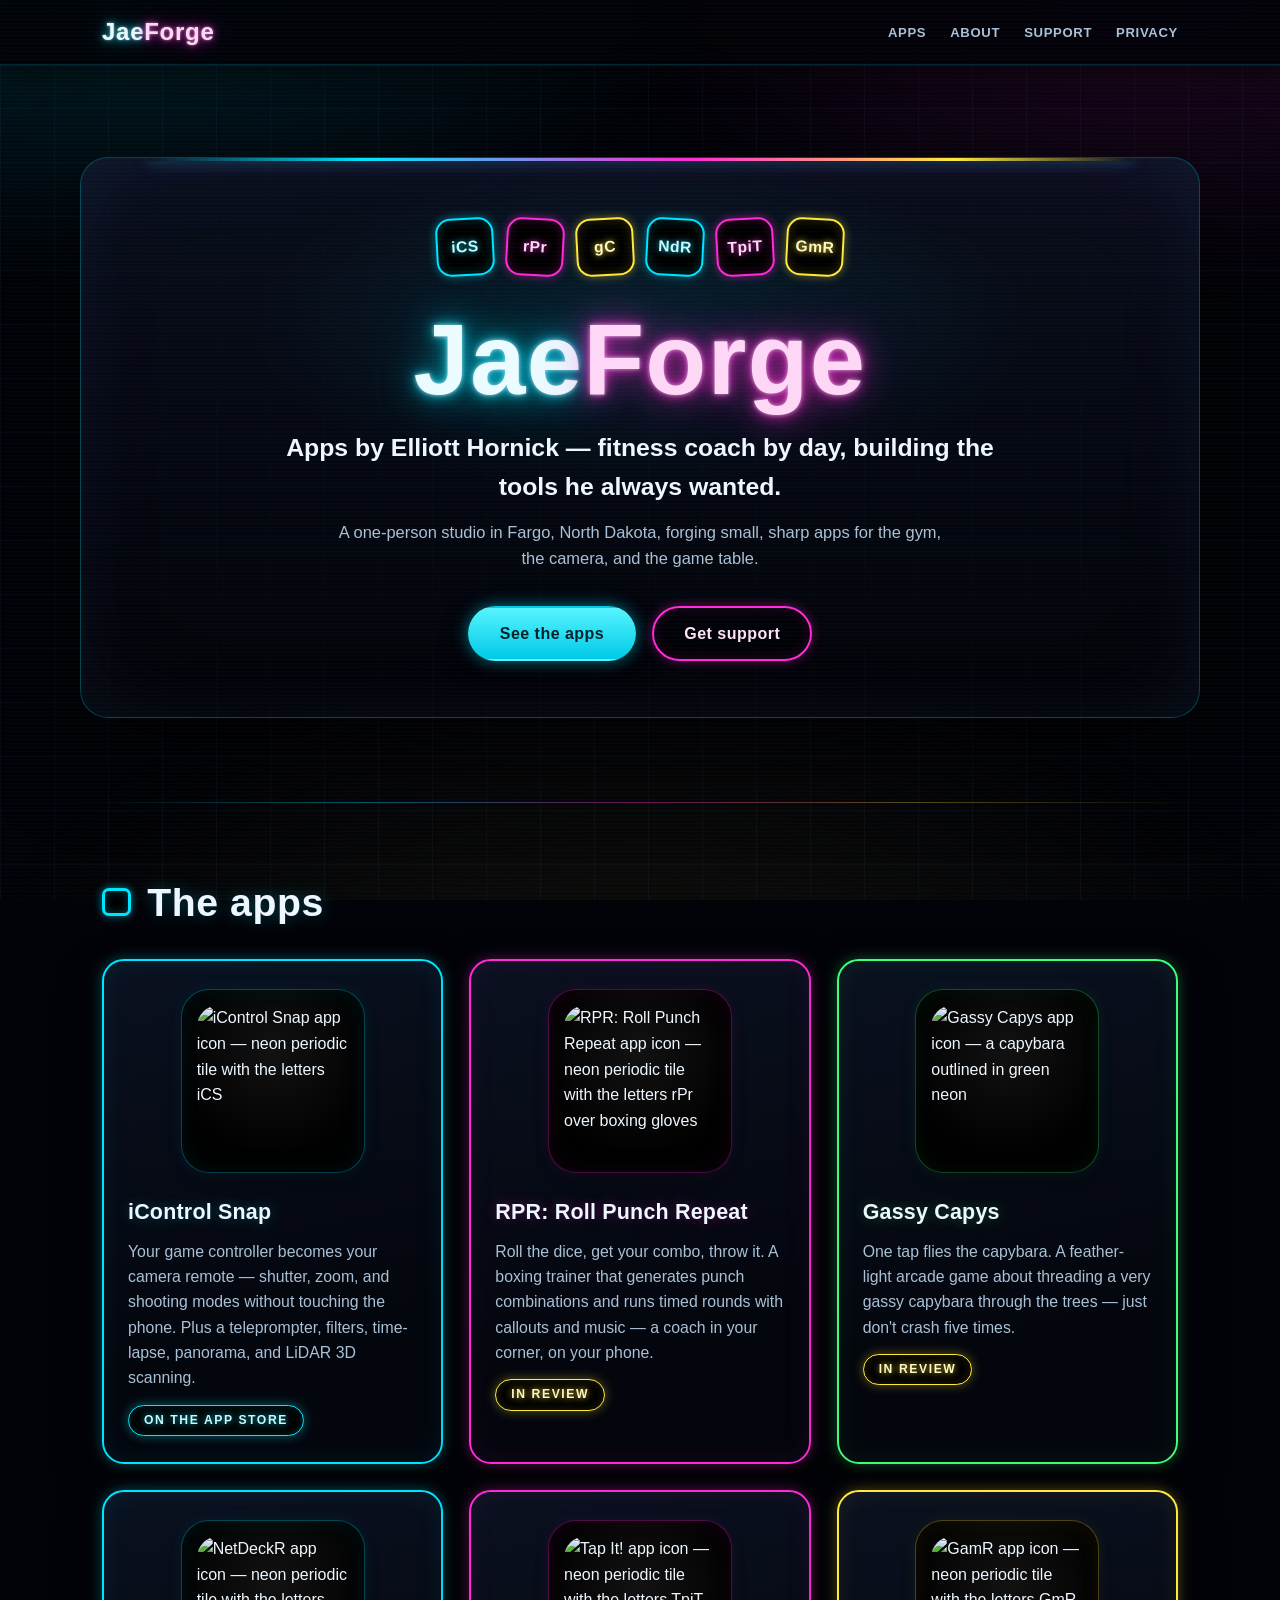
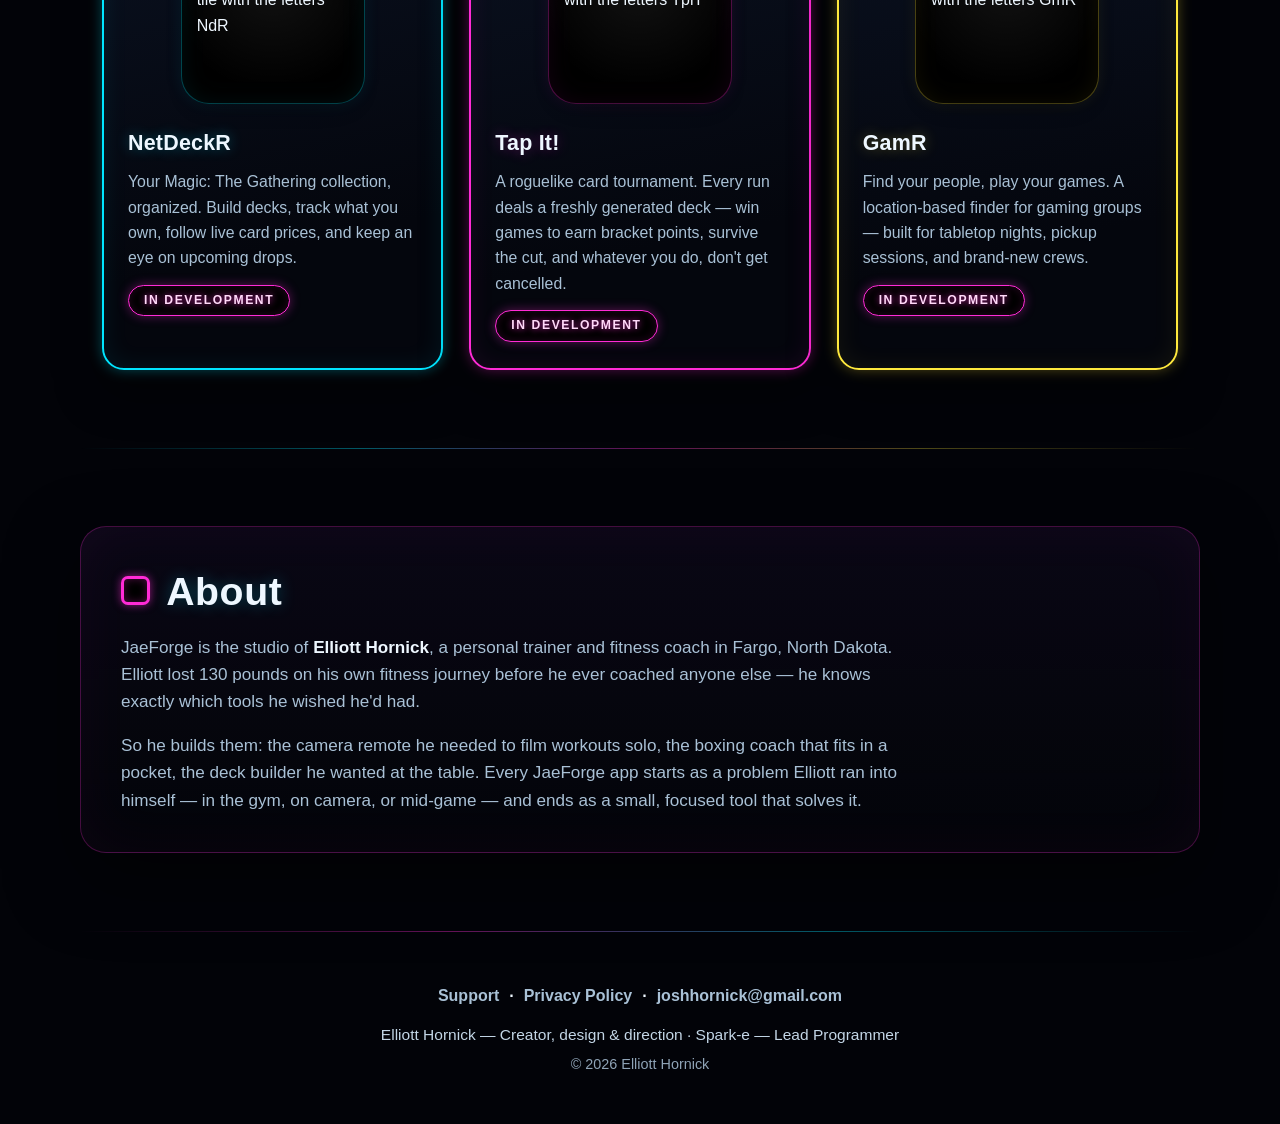
==== index.html @ edf45822 "Publish JaeForge site" ====
<!DOCTYPE html>
<html lang="en">
<head>
<meta charset="utf-8">
<meta name="viewport" content="width=device-width, initial-scale=1">
<title>JaeForge — Apps by Elliott Hornick</title>
<meta name="description" content="JaeForge is the app studio of Elliott Hornick: iControl Snap, RPR: Roll Punch Repeat, Gassy Capys, NetDeckR, Tap It!, and GamR.">
<link rel="icon" type="image/png" href="assets/icons/icontrol-snap.png">
<link rel="stylesheet" href="styles.css">
</head>
<body>
<a class="skip-link" href="#main">Skip to content</a>

<header class="site-header">
  <div class="wrap header-inner">
    <a class="wordmark" href="#top" aria-label="JaeForge — home">Jae<span class="wm-forge">Forge</span></a>
    <nav aria-label="Site">
      <ul class="nav-list">
        <li><a href="#apps">Apps</a></li>
        <li><a href="#about">About</a></li>
        <li><a href="https://elliotthornick.github.io/app-support/support.html">Support</a></li>
        <li><a href="https://elliotthornick.github.io/app-support/privacy.html">Privacy</a></li>
      </ul>
    </nav>
  </div>
</header>

<main id="main">
  <!-- HERO -->
  <section class="hero" id="top">
    <div class="wrap">
      <p class="hero-eyebrow" aria-hidden="true">
        <span class="tile-chip chip-cyan">iCS</span>
        <span class="tile-chip chip-magenta">rPr</span>
        <span class="tile-chip chip-yellow">gC</span>
        <span class="tile-chip chip-cyan">NdR</span>
        <span class="tile-chip chip-magenta">TpiT</span>
        <span class="tile-chip chip-yellow">GmR</span>
      </p>
      <h1 class="hero-title">Jae<span class="wm-forge">Forge</span></h1>
      <p class="hero-statement">Apps by Elliott Hornick — fitness coach by day, building the tools he always wanted.</p>
      <p class="hero-sub">A one-person studio in Fargo, North Dakota, forging small, sharp apps for the gym, the camera, and the game table.</p>
      <p class="hero-actions">
        <a class="btn btn-primary" href="#apps">See the apps</a>
        <a class="btn btn-ghost" href="https://elliotthornick.github.io/app-support/support.html">Get support</a>
      </p>
    </div>
  </section>

  <!-- APPS -->
  <section class="section" id="apps" aria-labelledby="apps-heading">
    <div class="wrap">
      <h2 id="apps-heading">The apps</h2>
      <div class="app-grid">

        <article class="app-card reveal accent-cyan">
          <div class="app-icon-frame"><img class="app-icon" src="assets/icons/icontrol-snap.png" alt="iControl Snap app icon — neon periodic tile with the letters iCS" width="512" height="512" loading="lazy"></div>
          <div class="app-body">
            <h3>iControl Snap</h3>
            <p>Your game controller becomes your camera remote — shutter, zoom, and shooting modes without touching the phone. Plus a teleprompter, filters, time-lapse, panorama, and LiDAR 3D scanning.</p>
            <p><span class="badge badge-live">On the App Store</span></p>
          </div>
        </article>

        <article class="app-card reveal accent-magenta">
          <div class="app-icon-frame"><img class="app-icon" src="assets/icons/rpr.png" alt="RPR: Roll Punch Repeat app icon — neon periodic tile with the letters rPr over boxing gloves" width="512" height="512" loading="lazy"></div>
          <div class="app-body">
            <h3>RPR: Roll Punch Repeat</h3>
            <p>Roll the dice, get your combo, throw it. A boxing trainer that generates punch combinations and runs timed rounds with callouts and music — a coach in your corner, on your phone.</p>
            <p><span class="badge badge-review">In Review</span></p>
          </div>
        </article>

        <article class="app-card reveal accent-green">
          <div class="app-icon-frame"><img class="app-icon" src="assets/icons/gassy-capys.png" alt="Gassy Capys app icon — a capybara outlined in green neon" width="512" height="512" loading="lazy"></div>
          <div class="app-body">
            <h3>Gassy Capys</h3>
            <p>One tap flies the capybara. A feather-light arcade game about threading a very gassy capybara through the trees — just don't crash five times.</p>
            <p><span class="badge badge-review">In Review</span></p>
          </div>
        </article>

        <article class="app-card reveal accent-cyan">
          <div class="app-icon-frame"><img class="app-icon" src="assets/icons/netdeckr.png" alt="NetDeckR app icon — neon periodic tile with the letters NdR" width="512" height="512" loading="lazy"></div>
          <div class="app-body">
            <h3>NetDeckR</h3>
            <p>Your Magic: The Gathering collection, organized. Build decks, track what you own, follow live card prices, and keep an eye on upcoming drops.</p>
            <p><span class="badge badge-dev">In Development</span></p>
          </div>
        </article>

        <article class="app-card reveal accent-magenta">
          <div class="app-icon-frame"><img class="app-icon" src="assets/icons/tap-it.png" alt="Tap It! app icon — neon periodic tile with the letters TpiT" width="512" height="512" loading="lazy"></div>
          <div class="app-body">
            <h3>Tap It!</h3>
            <p>A roguelike card tournament. Every run deals a freshly generated deck — win games to earn bracket points, survive the cut, and whatever you do, don't get cancelled.</p>
            <p><span class="badge badge-dev">In Development</span></p>
          </div>
        </article>

        <article class="app-card reveal accent-yellow">
          <div class="app-icon-frame"><img class="app-icon" src="assets/icons/gamr.png" alt="GamR app icon — neon periodic tile with the letters GmR" width="512" height="512" loading="lazy"></div>
          <div class="app-body">
            <h3>GamR</h3>
            <p>Find your people, play your games. A location-based finder for gaming groups — built for tabletop nights, pickup sessions, and brand-new crews.</p>
            <p><span class="badge badge-dev">In Development</span></p>
          </div>
        </article>

      </div>
    </div>
  </section>

  <!-- ABOUT -->
  <section class="section section-about" id="about" aria-labelledby="about-heading">
    <div class="wrap about-inner">
      <h2 id="about-heading">About</h2>
      <p>JaeForge is the studio of <strong>Elliott Hornick</strong>, a personal trainer and fitness coach in Fargo, North Dakota. Elliott lost 130 pounds on his own fitness journey before he ever coached anyone else — he knows exactly which tools he wished he'd had.</p>
      <p>So he builds them: the camera remote he needed to film workouts solo, the boxing coach that fits in a pocket, the deck builder he wanted at the table. Every JaeForge app starts as a problem Elliott ran into himself — in the gym, on camera, or mid-game — and ends as a small, focused tool that solves it.</p>
    </div>
  </section>
</main>

<footer class="site-footer">
  <div class="wrap footer-inner">
    <p class="footer-links">
      <a href="https://elliotthornick.github.io/app-support/support.html">Support</a>
      <span aria-hidden="true">·</span>
      <a href="https://elliotthornick.github.io/app-support/privacy.html">Privacy Policy</a>
      <span aria-hidden="true">·</span>
      <a href="mailto:joshhornick@gmail.com">joshhornick@gmail.com</a>
    </p>
    <p class="footer-credits">Elliott Hornick — Creator, design &amp; direction · Spark-e — Lead Programmer</p>
    <p class="footer-copy">© 2026 Elliott Hornick</p>
  </div>
</footer>

<script src="script.js"></script>
</body>
</html>
---- styles.css ----
/* JaeForge v2 — neon-tile game-studio look.
   Design language borrowed from the Tap It! card frames: near-black depth,
   tight tube-like neon glow (stacked small blurs, never one big bloom),
   periodic-tile app cards in each app's own tile color.
   Self-contained: system fonts only, no external assets, no trackers. */

:root {
  --bg: #020308;
  --panel: #070b14;
  --panel-2: #0a1120;
  --text: #eef7ff;
  --muted: #a9c1d6;
  --cyan: #00e5ff;
  --magenta: #ff2bd6;
  --yellow: #ffe93d;
  --green: #3dff7a;
  --radius: 22px;
}

* { box-sizing: border-box; }

html {
  scroll-behavior: smooth;
  background: var(--bg);
}

body {
  margin: 0;
  color: var(--text);
  font-family: -apple-system, BlinkMacSystemFont, "Segoe UI", Roboto, "Helvetica Neue", Arial, sans-serif;
  line-height: 1.6;
  -webkit-font-smoothing: antialiased;
  overflow-x: hidden;
}

/* --- Atmosphere: layered neon glows + faint blueprint grid (fixed layer) --- */
body::before {
  content: "";
  position: fixed;
  inset: 0;
  z-index: 0;
  pointer-events: none;
  background:
    radial-gradient(1000px 620px at 10% -10%, rgba(0, 229, 255, 0.15), transparent 62%),
    radial-gradient(920px 580px at 90% -6%, rgba(255, 43, 214, 0.13), transparent 62%),
    radial-gradient(1150px 720px at 50% 118%, rgba(255, 233, 61, 0.06), transparent 62%),
    linear-gradient(rgba(130, 195, 255, 0.045) 1px, transparent 1px),
    linear-gradient(90deg, rgba(130, 195, 255, 0.045) 1px, transparent 1px);
  background-size: auto, auto, auto, 54px 54px, 54px 54px;
}

/* --- Scanline texture, barely-there --- */
body::after {
  content: "";
  position: fixed;
  inset: 0;
  z-index: 60;
  pointer-events: none;
  background: repeating-linear-gradient(0deg, rgba(255, 255, 255, 0.016) 0 1px, transparent 1px 4px);
}

.site-header, main, .site-footer { position: relative; z-index: 1; }

.wrap { max-width: 1120px; margin: 0 auto; padding: 0 22px; }

a { color: var(--cyan); }
a:hover { color: var(--yellow); }
a:focus-visible, .btn:focus-visible {
  outline: 3px solid var(--yellow);
  outline-offset: 3px;
  border-radius: 6px;
}

.skip-link {
  position: absolute; left: -9999px; top: 0;
  background: var(--yellow); color: #111; padding: 10px 16px; z-index: 70;
  font-weight: 700; border-radius: 0 0 10px 0;
}
.skip-link:focus { left: 0; color: #111; }

/* ================= Header ================= */
.site-header {
  position: sticky; top: 0; z-index: 20;
  background: rgba(2, 3, 8, 0.86);
  backdrop-filter: blur(12px);
  border-bottom: 1px solid rgba(0, 229, 255, 0.16);
  box-shadow: 0 1px 0 rgba(255, 43, 214, 0.10), 0 10px 34px rgba(0, 0, 0, 0.45);
}
.header-inner {
  display: flex; align-items: center; justify-content: space-between;
  gap: 16px; padding-top: 13px; padding-bottom: 13px; flex-wrap: wrap;
}
.wordmark {
  font-size: 1.5rem; font-weight: 900; letter-spacing: 0.03em;
  color: #eafcff; text-decoration: none;
  text-shadow: 0 0 3px rgba(255, 255, 255, 0.55), 0 0 10px rgba(0, 229, 255, 0.75), 0 0 26px rgba(0, 229, 255, 0.4);
}
.wordmark:hover { color: #eafcff; }
.wm-forge {
  color: #ffd7f6;
  text-shadow: 0 0 3px rgba(255, 255, 255, 0.5), 0 0 10px rgba(255, 43, 214, 0.8), 0 0 26px rgba(255, 43, 214, 0.45);
}
.nav-list { display: flex; gap: 24px; list-style: none; margin: 0; padding: 0; flex-wrap: wrap; }
.nav-list a {
  color: var(--muted); text-decoration: none; font-weight: 700;
  letter-spacing: 0.05em; text-transform: uppercase; font-size: 0.82rem;
}
.nav-list a:hover { color: var(--yellow); text-shadow: 0 0 10px rgba(255, 233, 61, 0.6); }

/* ================= Hero — title screen ================= */
.hero { padding: 92px 0 84px; }
.hero .wrap {
  position: relative;
  border: 1px solid rgba(0, 229, 255, 0.28);
  border-radius: 28px;
  background: linear-gradient(180deg, rgba(11, 18, 33, 0.78), rgba(3, 5, 10, 0.62));
  box-shadow:
    inset 0 0 70px rgba(0, 229, 255, 0.05),
    inset 0 0 120px rgba(255, 43, 214, 0.04),
    0 34px 90px rgba(0, 0, 0, 0.55);
  padding: 60px 34px 56px;
  text-align: center;
  overflow: hidden;
}
/* Marquee light-strip across the top of the panel */
.hero .wrap::before {
  content: "";
  position: absolute; top: 0; left: 6%; right: 6%; height: 3px;
  background: linear-gradient(90deg, transparent, var(--cyan) 22%, var(--magenta) 55%, var(--yellow) 82%, transparent);
  box-shadow: 0 0 14px rgba(0, 229, 255, 0.55), 0 0 22px rgba(255, 43, 214, 0.35);
}
/* Soft stage light pooling behind the title */
.hero .wrap::after {
  content: "";
  position: absolute; inset: 0; pointer-events: none;
  background: radial-gradient(560px 240px at 50% 30%, rgba(0, 229, 255, 0.10), transparent 70%);
}
.hero .wrap > * { position: relative; z-index: 1; }

.hero-eyebrow { display: flex; gap: 12px; justify-content: center; flex-wrap: wrap; margin: 0 0 34px; }
.tile-chip {
  display: grid; place-items: center;
  width: 58px; height: 58px; border-radius: 15px;
  border: 2.5px solid; font-weight: 900; font-size: 0.98rem; letter-spacing: 0.03em;
  background: #000;
}
.tile-chip:nth-child(odd) { transform: rotate(-3deg); }
.tile-chip:nth-child(even) { transform: rotate(3deg); }
.chip-cyan {
  color: #c9f8ff; border-color: var(--cyan);
  text-shadow: 0 0 6px rgba(0, 229, 255, 0.9);
  box-shadow: 0 0 10px rgba(0, 229, 255, 0.45), inset 0 0 12px rgba(0, 229, 255, 0.22);
}
.chip-magenta {
  color: #ffd9f8; border-color: var(--magenta);
  text-shadow: 0 0 6px rgba(255, 43, 214, 0.9);
  box-shadow: 0 0 10px rgba(255, 43, 214, 0.45), inset 0 0 12px rgba(255, 43, 214, 0.22);
}
.chip-yellow {
  color: #fff7c2; border-color: var(--yellow);
  text-shadow: 0 0 6px rgba(255, 233, 61, 0.9);
  box-shadow: 0 0 10px rgba(255, 233, 61, 0.4), inset 0 0 12px rgba(255, 233, 61, 0.18);
}

.hero-title {
  margin: 0 0 18px;
  font-size: clamp(3.4rem, 11vw, 6.2rem);
  font-weight: 900; line-height: 1.0; letter-spacing: 0.015em;
  color: #eafcff;
  text-shadow:
    0 0 4px rgba(255, 255, 255, 0.65),
    0 0 14px rgba(0, 229, 255, 0.85),
    0 0 34px rgba(0, 229, 255, 0.5),
    0 0 72px rgba(0, 229, 255, 0.32);
}
.hero-title .wm-forge {
  color: #ffd7f6;
  text-shadow:
    0 0 4px rgba(255, 255, 255, 0.6),
    0 0 14px rgba(255, 43, 214, 0.85),
    0 0 34px rgba(255, 43, 214, 0.5),
    0 0 72px rgba(255, 43, 214, 0.32);
}
.hero-statement {
  font-size: clamp(1.18rem, 3.4vw, 1.55rem); font-weight: 700;
  margin: 0 auto 12px; max-width: 730px;
}
.hero-sub { color: var(--muted); margin: 0 auto 34px; max-width: 620px; font-size: 1.03rem; }
.hero-actions { display: flex; gap: 16px; justify-content: center; flex-wrap: wrap; margin: 0; }

.btn {
  display: inline-block; padding: 13px 30px; border-radius: 999px;
  font-weight: 800; letter-spacing: 0.03em; text-decoration: none;
  border: 2px solid transparent;
  transition: box-shadow 160ms ease, background 160ms ease, color 160ms ease, border-color 160ms ease;
}
.btn-primary {
  background: linear-gradient(180deg, #57f4ff, #00c9e6);
  color: #03222b;
  box-shadow: 0 0 16px rgba(0, 229, 255, 0.5), 0 8px 26px rgba(0, 0, 0, 0.5);
}
.btn-primary:hover {
  background: linear-gradient(180deg, #fff27a, #ffd91f);
  color: #26200a;
  box-shadow: 0 0 16px rgba(255, 233, 61, 0.5), 0 8px 26px rgba(0, 0, 0, 0.5);
}
.btn-ghost {
  border-color: var(--magenta); color: #ffe3fb; background: rgba(0, 0, 0, 0.35);
  box-shadow: 0 0 12px rgba(255, 43, 214, 0.35), inset 0 0 14px rgba(255, 43, 214, 0.14);
}
.btn-ghost:hover {
  color: #fff7c2; border-color: var(--yellow);
  box-shadow: 0 0 12px rgba(255, 233, 61, 0.4), inset 0 0 14px rgba(255, 233, 61, 0.12);
}

/* ================= Sections ================= */
.section { padding: 78px 0; position: relative; }
.section::before {
  content: "";
  position: absolute; top: 0; left: 50%; transform: translateX(-50%);
  width: min(1120px, calc(100% - 44px)); height: 1px;
  background: linear-gradient(90deg, transparent, rgba(0, 229, 255, 0.38), rgba(255, 43, 214, 0.38), rgba(255, 233, 61, 0.30), transparent);
}
.section h2 {
  font-size: clamp(1.9rem, 5vw, 2.45rem); font-weight: 900; letter-spacing: 0.015em;
  margin: 0 0 34px; line-height: 1.15;
  text-shadow: 0 0 16px rgba(0, 229, 255, 0.28);
}
.section h2::before {
  content: "";
  display: inline-block;
  width: 0.58em; height: 0.58em; margin-right: 0.42em;
  border: 3px solid var(--cyan); border-radius: 24%;
  background: #000;
  box-shadow: 0 0 9px rgba(0, 229, 255, 0.55), inset 0 0 8px rgba(0, 229, 255, 0.3);
  vertical-align: baseline;
}
.section-about h2::before {
  border-color: var(--magenta);
  box-shadow: 0 0 9px rgba(255, 43, 214, 0.55), inset 0 0 8px rgba(255, 43, 214, 0.3);
}

/* ================= App cards — periodic tiles ================= */
.app-grid {
  display: grid; gap: 26px;
  grid-template-columns: repeat(auto-fit, minmax(300px, 1fr));
}
.app-card {
  --accent: var(--cyan);
  --accent-glow: rgba(0, 229, 255, 0.30);
  --accent-glow-soft: rgba(0, 229, 255, 0.08);
  display: flex; flex-direction: column; align-items: center;
  background: linear-gradient(168deg, var(--panel-2), #04060d 72%);
  border: 2px solid var(--accent);
  border-radius: var(--radius);
  padding: 28px 24px 26px;
  box-shadow:
    0 0 13px var(--accent-glow),
    inset 0 0 26px var(--accent-glow-soft),
    0 20px 44px rgba(0, 0, 0, 0.5);
  transition: transform 170ms ease, box-shadow 170ms ease;
}
.app-card:hover {
  transform: translateY(-5px);
  box-shadow:
    0 0 22px var(--accent-glow),
    inset 0 0 30px var(--accent-glow-soft),
    0 28px 54px rgba(0, 0, 0, 0.58);
}
.accent-cyan    { --accent: var(--cyan);    --accent-glow: rgba(0, 229, 255, 0.32);  --accent-glow-soft: rgba(0, 229, 255, 0.08); }
.accent-magenta { --accent: var(--magenta); --accent-glow: rgba(255, 43, 214, 0.32); --accent-glow-soft: rgba(255, 43, 214, 0.08); }
.accent-yellow  { --accent: var(--yellow);  --accent-glow: rgba(255, 233, 61, 0.30); --accent-glow-soft: rgba(255, 233, 61, 0.07); }
.accent-green   { --accent: var(--green);   --accent-glow: rgba(61, 255, 122, 0.30); --accent-glow-soft: rgba(61, 255, 122, 0.07); }

.app-icon-frame {
  display: grid; place-items: center;
  width: 184px; height: 184px; margin-bottom: 22px;
  border-radius: 28px;
  border: 1.5px solid var(--accent-glow);
  background:
    radial-gradient(circle at 50% 34%, rgba(255, 255, 255, 0.07), transparent 72%),
    #000;
  box-shadow:
    inset 0 0 26px var(--accent-glow-soft),
    0 0 16px var(--accent-glow-soft);
}
.app-icon {
  width: 152px; height: 152px; border-radius: 22px;
  box-shadow: 0 10px 26px rgba(0, 0, 0, 0.6);
}
.app-body { width: 100%; }
.app-body h3 {
  margin: 0 0 9px; font-size: 1.34rem; font-weight: 850; letter-spacing: 0.01em;
  text-shadow: 0 0 14px var(--accent-glow);
}
.app-body p { margin: 0 0 14px; color: var(--muted); font-size: 0.99rem; }
.app-body p:last-child { margin-bottom: 0; }

/* Status badges — lit signs */
.badge {
  display: inline-block; padding: 5px 15px; border-radius: 999px;
  font-size: 0.76rem; font-weight: 800; letter-spacing: 0.13em; text-transform: uppercase;
  border: 1.5px solid; background: #000;
}
.badge-live {
  color: #c9f8ff; border-color: var(--cyan);
  text-shadow: 0 0 7px rgba(0, 229, 255, 0.85);
  box-shadow: 0 0 11px rgba(0, 229, 255, 0.4), inset 0 0 10px rgba(0, 229, 255, 0.16);
}
.badge-review {
  color: #fff7c2; border-color: var(--yellow);
  text-shadow: 0 0 7px rgba(255, 233, 61, 0.85);
  box-shadow: 0 0 11px rgba(255, 233, 61, 0.35), inset 0 0 10px rgba(255, 233, 61, 0.13);
}
.badge-dev {
  color: #ffd9f8; border-color: var(--magenta);
  text-shadow: 0 0 7px rgba(255, 43, 214, 0.85);
  box-shadow: 0 0 11px rgba(255, 43, 214, 0.35), inset 0 0 10px rgba(255, 43, 214, 0.14);
}

/* ================= About ================= */
.section-about { padding-top: 78px; }
.about-inner {
  border: 1px solid rgba(255, 43, 214, 0.26);
  border-radius: 26px;
  background: linear-gradient(180deg, rgba(13, 10, 26, 0.72), rgba(4, 5, 10, 0.6));
  box-shadow: inset 0 0 60px rgba(255, 43, 214, 0.045), 0 26px 70px rgba(0, 0, 0, 0.5);
  padding: 42px 40px 38px;
}
.about-inner h2 { margin-bottom: 20px; }
.about-inner p { max-width: 780px; color: var(--muted); font-size: 1.07rem; margin: 0 0 16px; }
.about-inner p:last-child { margin-bottom: 0; }
.about-inner strong { color: var(--text); }

/* ================= Footer ================= */
.site-footer { position: relative; padding: 52px 0 48px; text-align: center; }
.site-footer::before {
  content: "";
  position: absolute; top: 0; left: 50%; transform: translateX(-50%);
  width: min(1120px, calc(100% - 44px)); height: 1px;
  background: linear-gradient(90deg, transparent, rgba(255, 43, 214, 0.38), rgba(0, 229, 255, 0.38), transparent);
}
.footer-links { display: flex; gap: 10px; justify-content: center; flex-wrap: wrap; margin: 0 0 14px; font-weight: 700; }
.footer-links a { color: var(--muted); text-decoration: none; }
.footer-links a:hover { color: var(--yellow); text-shadow: 0 0 10px rgba(255, 233, 61, 0.55); }
.footer-credits { color: #c3d6e6; margin: 0 0 6px; font-size: 0.97rem; }
.footer-copy { color: var(--muted); margin: 0; font-size: 0.9rem; opacity: 0.85; }

/* Reveal animation (JS-enhanced only; content is visible without JS) */
.js .reveal { opacity: 0; transform: translateY(14px); transition: opacity 420ms ease, transform 420ms ease; }
.js .reveal.is-visible { opacity: 1; transform: none; }

@media (max-width: 560px) {
  .hero { padding: 52px 0 48px; }
  .hero .wrap { padding: 42px 20px 40px; border-radius: 22px; }
  .tile-chip { width: 48px; height: 48px; font-size: 0.85rem; border-radius: 12px; }
  .hero-eyebrow { gap: 9px; margin-bottom: 26px; }
  .section { padding: 56px 0; }
  .app-icon-frame { width: 156px; height: 156px; }
  .app-icon { width: 128px; height: 128px; }
  .app-card { padding: 24px 18px 22px; }
  .about-inner { padding: 30px 22px 26px; }
  .header-inner { justify-content: center; }
}

@media (prefers-reduced-motion: reduce) {
  html { scroll-behavior: auto; }
  .js .reveal { opacity: 1; transform: none; transition: none; }
  .app-card, .btn { transition: none; }
}
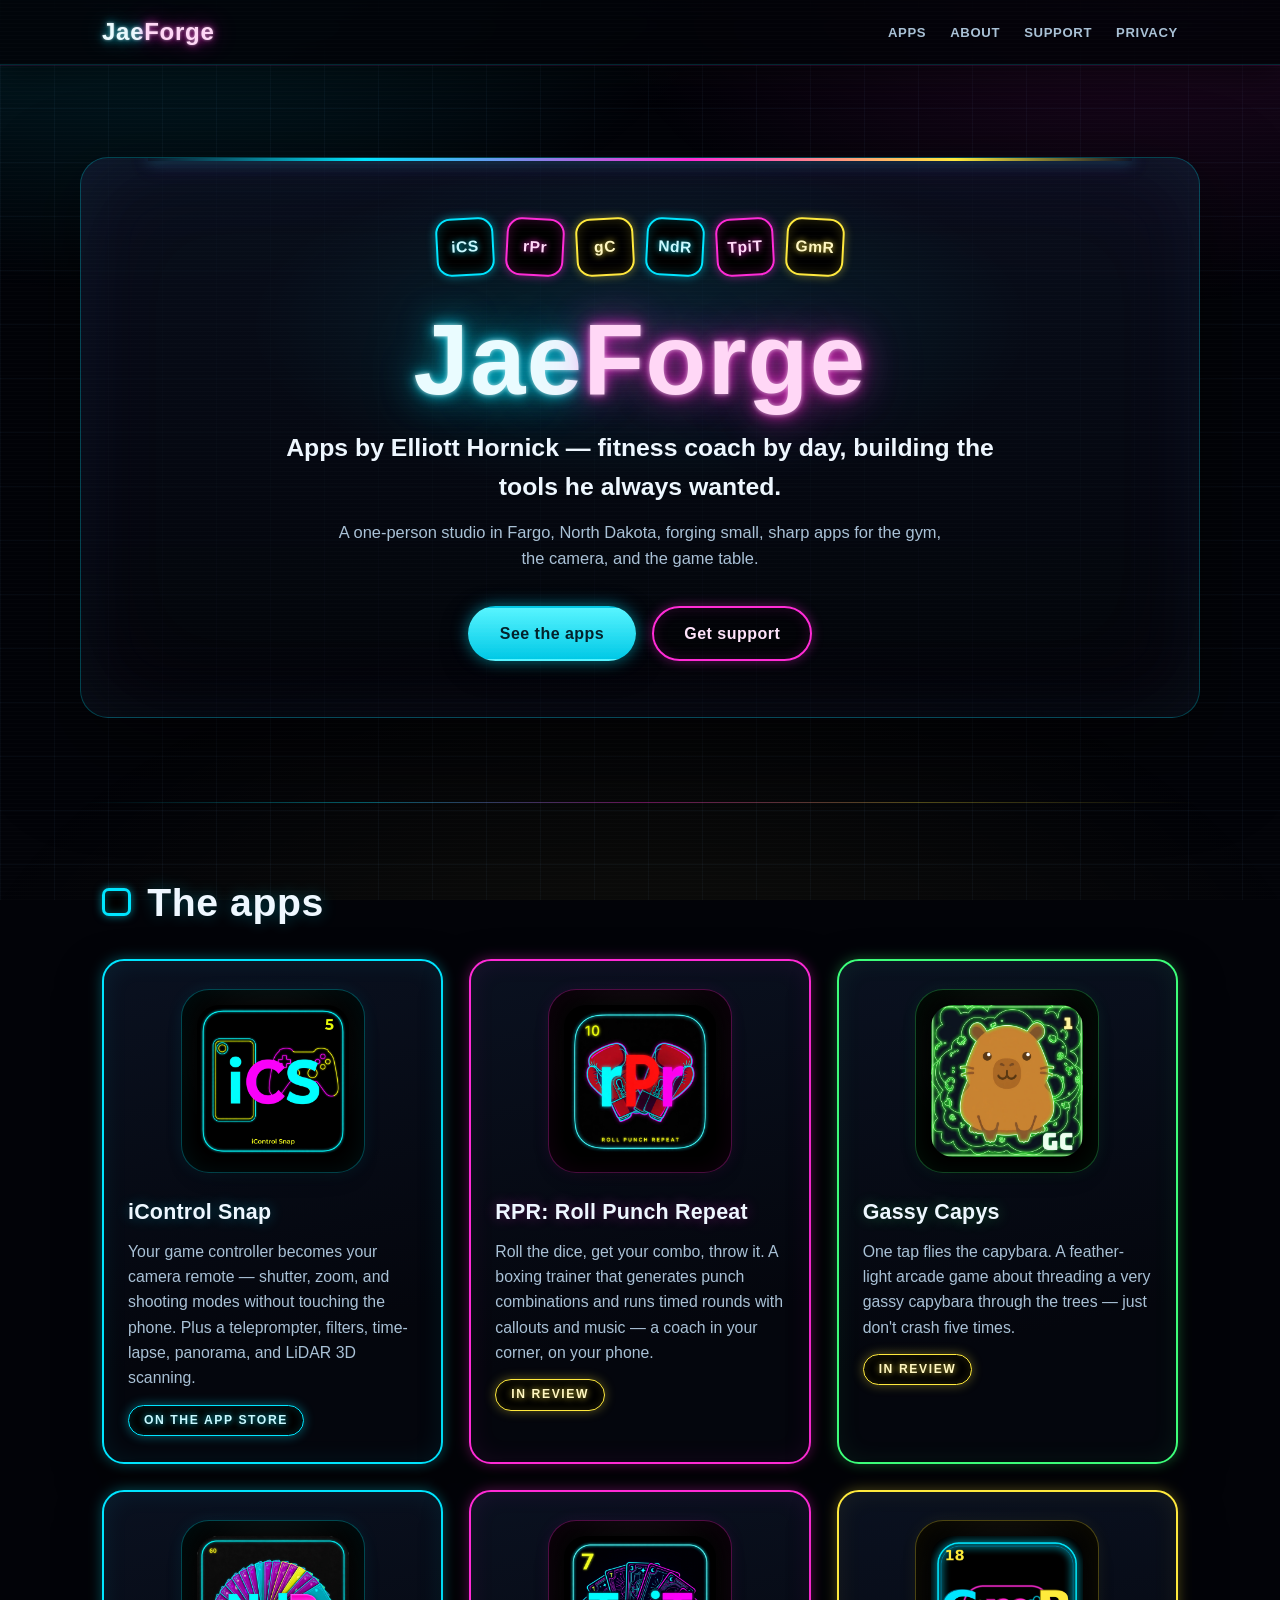
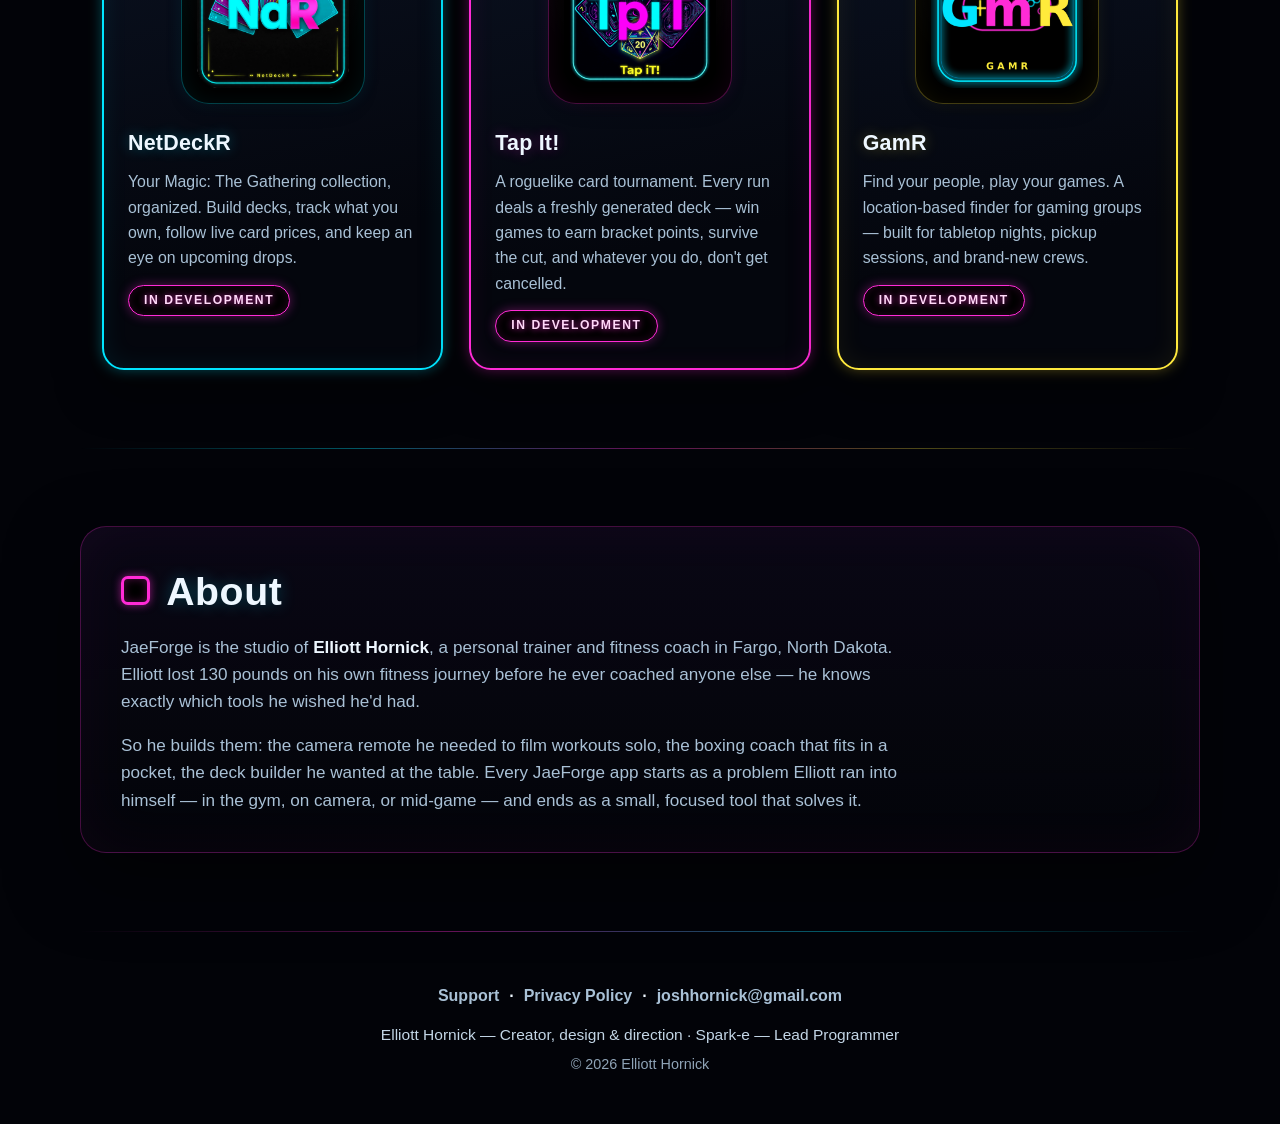
==== commit 0e25e0f4: "Add per-app pages with screenshots and in-depth descriptions" ====
--- a/index.html
+++ b/index.html
@@ -53,6 +53,7 @@
       <h2 id="apps-heading">The apps</h2>
       <div class="app-grid">
 
+        <a class="app-card-link" href="icontrol-snap.html" aria-label="iControl Snap — full details">
         <article class="app-card reveal accent-cyan">
           <div class="app-icon-frame"><img class="app-icon" src="assets/icons/icontrol-snap.png" alt="iControl Snap app icon — neon periodic tile with the letters iCS" width="512" height="512" loading="lazy"></div>
           <div class="app-body">
@@ -61,7 +62,9 @@
             <p><span class="badge badge-live">On the App Store</span></p>
           </div>
         </article>
+        </a>
 
+        <a class="app-card-link" href="rpr.html" aria-label="RPR: Roll Punch Repeat — full details">
         <article class="app-card reveal accent-magenta">
           <div class="app-icon-frame"><img class="app-icon" src="assets/icons/rpr.png" alt="RPR: Roll Punch Repeat app icon — neon periodic tile with the letters rPr over boxing gloves" width="512" height="512" loading="lazy"></div>
           <div class="app-body">
@@ -70,7 +73,9 @@
             <p><span class="badge badge-review">In Review</span></p>
           </div>
         </article>
+        </a>
 
+        <a class="app-card-link" href="gassy-capys.html" aria-label="Gassy Capys — full details">
         <article class="app-card reveal accent-green">
           <div class="app-icon-frame"><img class="app-icon" src="assets/icons/gassy-capys.png" alt="Gassy Capys app icon — a capybara outlined in green neon" width="512" height="512" loading="lazy"></div>
           <div class="app-body">
@@ -79,7 +84,9 @@
             <p><span class="badge badge-review">In Review</span></p>
           </div>
         </article>
+        </a>
 
+        <a class="app-card-link" href="netdeckr.html" aria-label="NetDeckR — full details">
         <article class="app-card reveal accent-cyan">
           <div class="app-icon-frame"><img class="app-icon" src="assets/icons/netdeckr.png" alt="NetDeckR app icon — neon periodic tile with the letters NdR" width="512" height="512" loading="lazy"></div>
           <div class="app-body">
@@ -88,7 +95,9 @@
             <p><span class="badge badge-dev">In Development</span></p>
           </div>
         </article>
+        </a>
 
+        <a class="app-card-link" href="tap-it.html" aria-label="Tap It! — full details">
         <article class="app-card reveal accent-magenta">
           <div class="app-icon-frame"><img class="app-icon" src="assets/icons/tap-it.png" alt="Tap It! app icon — neon periodic tile with the letters TpiT" width="512" height="512" loading="lazy"></div>
           <div class="app-body">
@@ -97,7 +106,9 @@
             <p><span class="badge badge-dev">In Development</span></p>
           </div>
         </article>
+        </a>
 
+        <a class="app-card-link" href="gamr.html" aria-label="GamR — full details">
         <article class="app-card reveal accent-yellow">
           <div class="app-icon-frame"><img class="app-icon" src="assets/icons/gamr.png" alt="GamR app icon — neon periodic tile with the letters GmR" width="512" height="512" loading="lazy"></div>
           <div class="app-body">
@@ -106,6 +117,7 @@
             <p><span class="badge badge-dev">In Development</span></p>
           </div>
         </article>
+        </a>
 
       </div>
     </div>
--- a/styles.css
+++ b/styles.css
@@ -368,3 +368,80 @@
   .js .reveal { opacity: 1; transform: none; transition: none; }
   .app-card, .btn { transition: none; }
 }
+
+/* ================= Homepage card links (cards navigate; look unchanged) ================= */
+.app-card-link { display: block; text-decoration: none; color: inherit; border-radius: var(--radius); }
+.app-card-link .app-card { height: 100%; }
+
+/* ================= App detail pages ================= */
+.back-link { margin: 0; padding: 30px 0 16px; font-weight: 700; }
+.back-link a { color: var(--muted); text-decoration: none; letter-spacing: 0.04em; }
+.back-link a:hover { color: var(--yellow); text-shadow: 0 0 10px rgba(255, 233, 61, 0.55); }
+
+.app-hero-inner {
+  /* Accent vars come from the .accent-* class on the same element
+     (defaults live on .app-card / .accent-* definitions above). */
+  display: flex; align-items: center; gap: 38px; flex-wrap: wrap;
+  border: 2px solid var(--accent); border-radius: 26px;
+  background: linear-gradient(168deg, var(--panel-2), #04060d 72%);
+  box-shadow:
+    0 0 13px var(--accent-glow),
+    inset 0 0 26px var(--accent-glow-soft),
+    0 20px 44px rgba(0, 0, 0, 0.5);
+  padding: 40px 42px;
+}
+.app-icon-frame-lg { width: 236px; height: 236px; margin: 0; flex: 0 0 auto; }
+.app-icon-frame-lg .app-icon { width: 200px; height: 200px; }
+.app-hero-text { flex: 1 1 320px; min-width: 260px; }
+.app-hero-text h1 {
+  margin: 0 0 8px; font-size: clamp(2.1rem, 5.5vw, 3.1rem); font-weight: 900;
+  line-height: 1.08; text-shadow: 0 0 16px var(--accent-glow);
+}
+.app-tagline { margin: 0 0 16px; font-size: 1.22rem; font-weight: 700; }
+.app-badge-row { margin: 0 0 14px; }
+.app-price { margin: 0; color: var(--muted); font-size: 1.04rem; }
+.app-actions { margin: 22px 0 0; }
+.btn-store { font-size: 1.02rem; padding: 14px 32px; }
+
+.app-detail { padding-top: 46px; padding-bottom: 74px; }
+.app-copy { max-width: 840px; }
+.app-copy h2, .shots h2 {
+  font-size: 1.55rem; font-weight: 900; line-height: 1.2;
+  margin: 40px 0 14px;
+  text-shadow: 0 0 14px rgba(0, 229, 255, 0.25);
+}
+.app-copy h2:first-child { margin-top: 0; }
+.app-copy p { color: var(--muted); font-size: 1.06rem; margin: 0 0 16px; }
+.app-copy p:last-child { margin-bottom: 0; }
+.app-copy strong { color: var(--text); }
+
+.feature-list { list-style: none; margin: 6px 0 10px; padding: 0; display: grid; gap: 10px; }
+.feature-list li {
+  color: var(--muted); font-size: 1.02rem;
+  background: linear-gradient(168deg, rgba(255, 255, 255, 0.035), rgba(255, 255, 255, 0.012));
+  border: 1px solid rgba(130, 195, 255, 0.14);
+  border-left: 3px solid var(--accent, var(--cyan));
+  border-radius: 12px; padding: 12px 16px;
+}
+.feature-list li strong { color: var(--text); }
+
+.shots { margin-top: 48px; }
+.shots h2 { margin-top: 0; }
+.shot-grid { display: grid; gap: 20px; }
+.shot-grid.portrait { grid-template-columns: repeat(auto-fill, minmax(175px, 1fr)); }
+.shot-grid.landscape { grid-template-columns: repeat(auto-fill, minmax(330px, 1fr)); }
+.shot { margin: 0; }
+.shot img {
+  display: block; width: 100%; height: auto;
+  border-radius: 16px; border: 1px solid rgba(130, 195, 255, 0.22);
+  box-shadow: 0 16px 36px rgba(0, 0, 0, 0.55); background: #000;
+}
+.shot figcaption { margin-top: 9px; text-align: center; color: var(--muted); font-size: 0.9rem; }
+
+@media (max-width: 560px) {
+  .app-hero-inner { padding: 28px 22px; justify-content: center; text-align: center; }
+  .app-icon-frame-lg { width: 188px; height: 188px; }
+  .app-icon-frame-lg .app-icon { width: 156px; height: 156px; }
+  .app-detail { padding-top: 36px; padding-bottom: 56px; }
+  .shot-grid.landscape { grid-template-columns: 1fr; }
+}
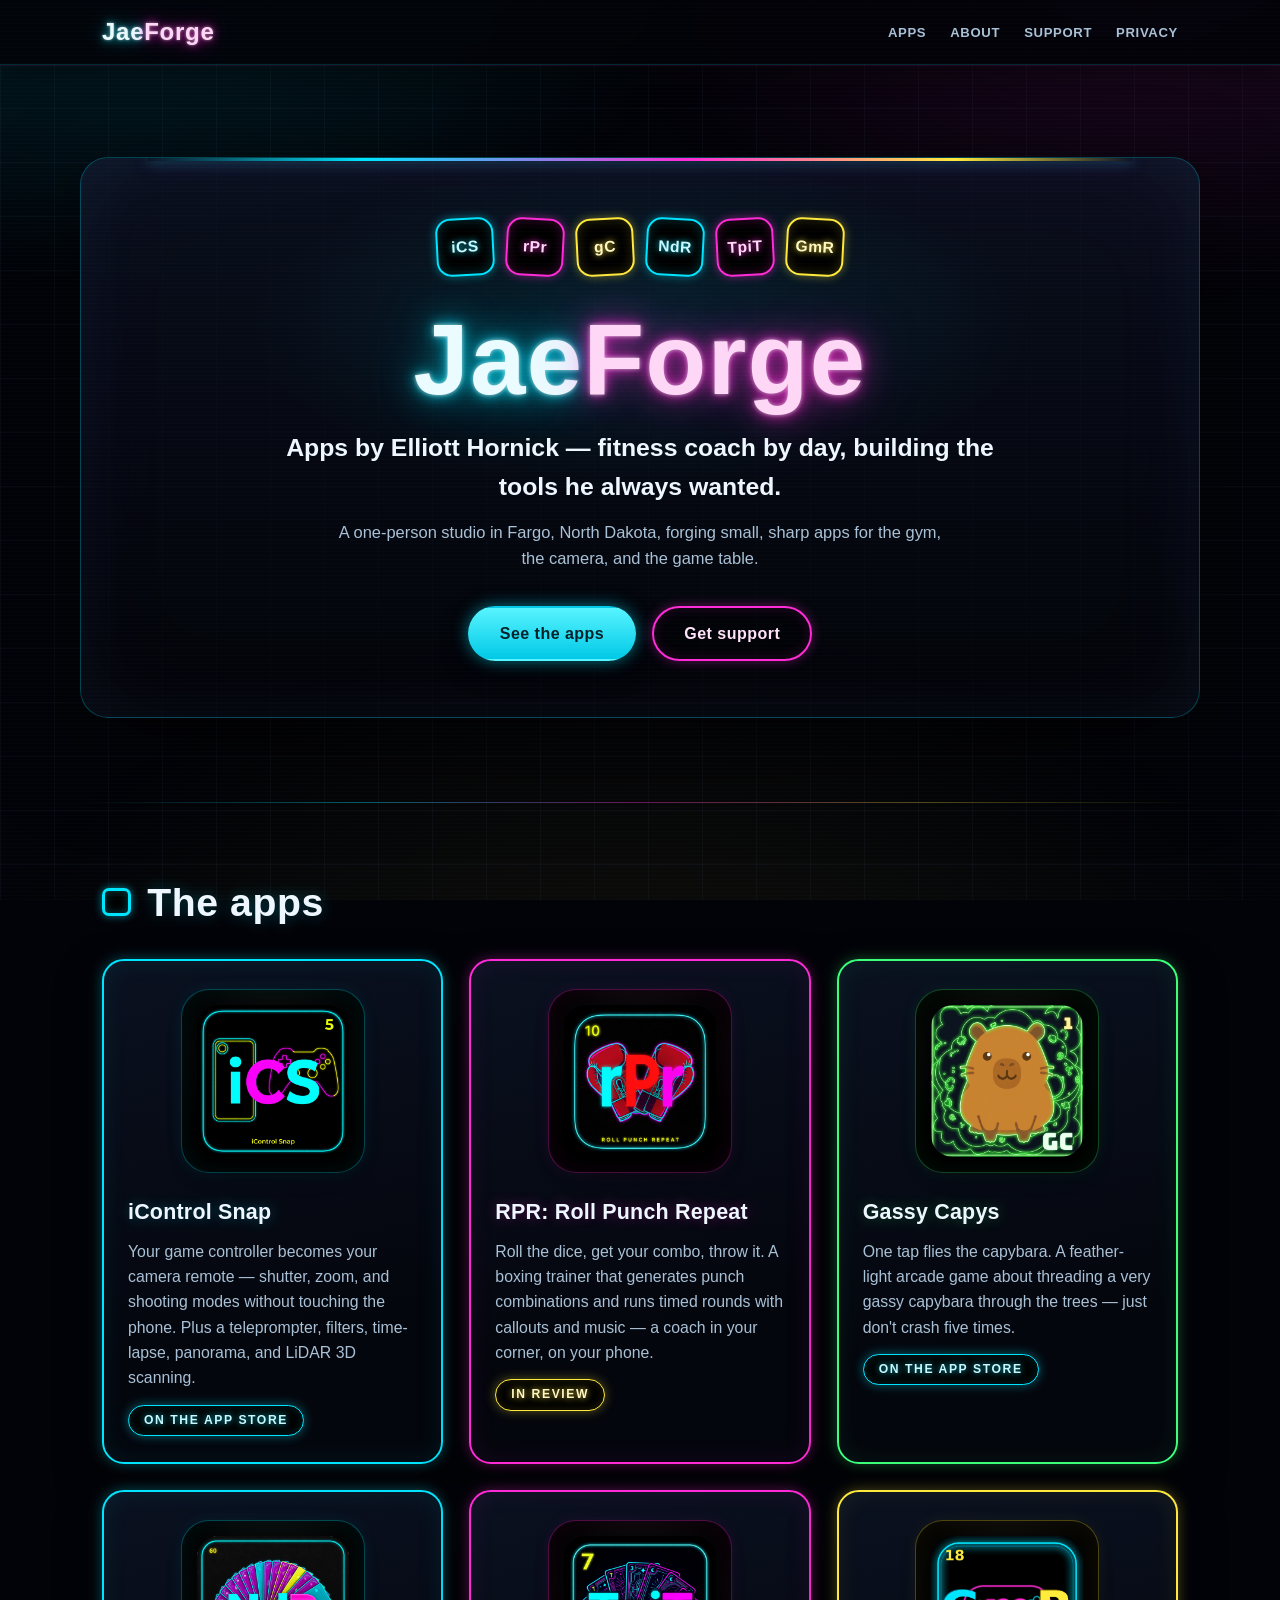
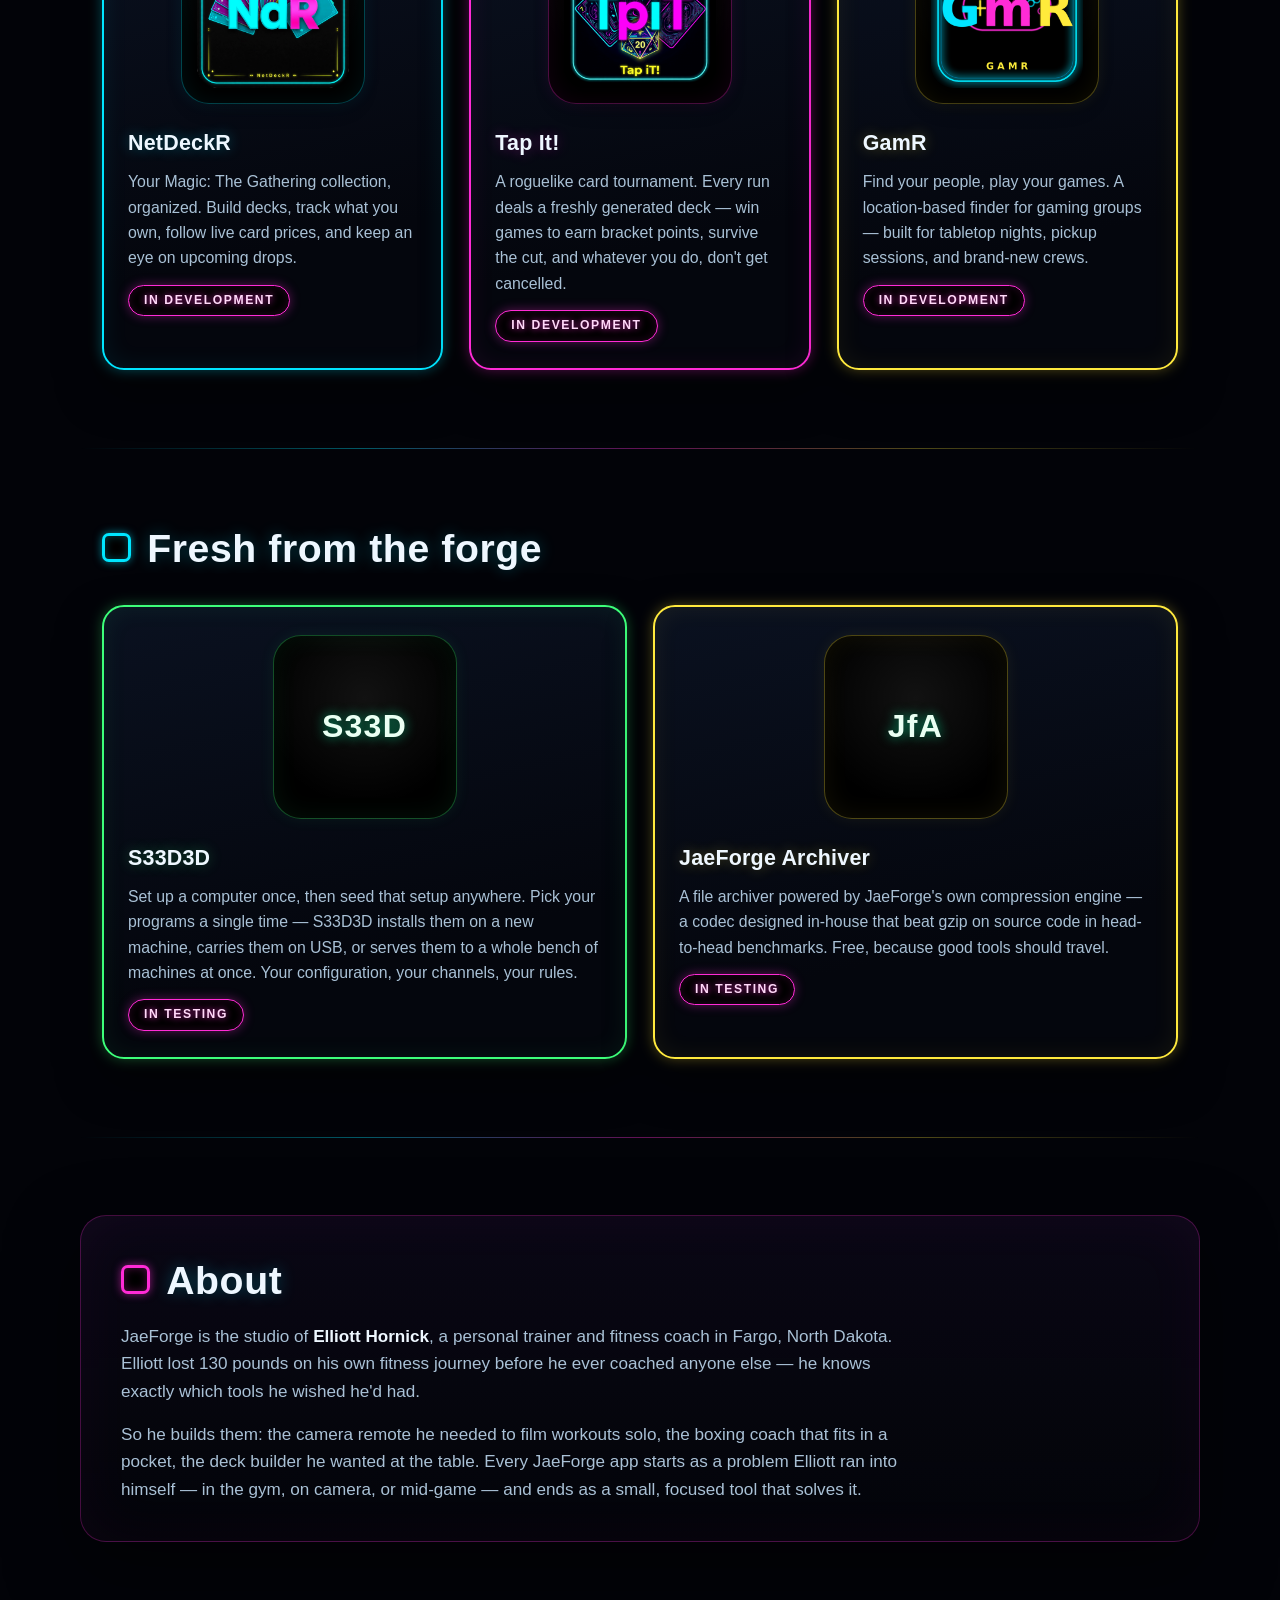
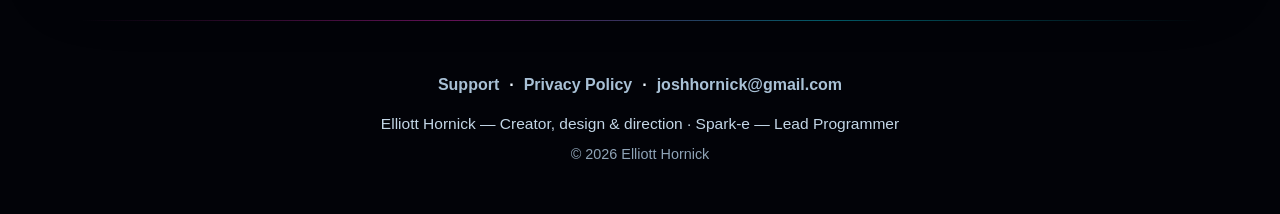
==== commit 7655dbf6: "Show live apps (Gassy Capys live) and add S33D3D + JaeForge Archiver project pages" ====
--- a/index.html
+++ b/index.html
@@ -4,7 +4,7 @@
 <meta charset="utf-8">
 <meta name="viewport" content="width=device-width, initial-scale=1">
 <title>JaeForge — Apps by Elliott Hornick</title>
-<meta name="description" content="JaeForge is the app studio of Elliott Hornick: iControl Snap, RPR: Roll Punch Repeat, Gassy Capys, NetDeckR, Tap It!, and GamR.">
+<meta name="description" content="JaeForge is the app studio of Elliott Hornick: iControl Snap, RPR: Roll Punch Repeat, Gassy Capys, NetDeckR, Tap It!, GamR — plus the S33D3D installer and the JaeForge Archiver.">
 <link rel="icon" type="image/png" href="assets/icons/icontrol-snap.png">
 <link rel="stylesheet" href="styles.css">
 </head>
@@ -81,7 +81,7 @@
           <div class="app-body">
             <h3>Gassy Capys</h3>
             <p>One tap flies the capybara. A feather-light arcade game about threading a very gassy capybara through the trees — just don't crash five times.</p>
-            <p><span class="badge badge-review">In Review</span></p>
+            <p><span class="badge badge-live">On the App Store</span></p>
           </div>
         </article>
         </a>
@@ -123,6 +123,38 @@
     </div>
   </section>
 
+  <!-- FRESH FROM THE FORGE -->
+  <section class="section" id="tools" aria-labelledby="tools-heading">
+    <div class="wrap">
+      <h2 id="tools-heading">Fresh from the forge</h2>
+      <div class="app-grid">
+
+        <a class="app-card-link" href="s33d3d.html" aria-label="S33D3D — full details">
+        <article class="app-card reveal accent-green">
+          <div class="app-icon-frame"><div class="app-icon-text" aria-hidden="true">S33D</div></div>
+          <div class="app-body">
+            <h3>S33D3D</h3>
+            <p>Set up a computer once, then seed that setup anywhere. Pick your programs a single time — S33D3D installs them on a new machine, carries them on USB, or serves them to a whole bench of machines at once. Your configuration, your channels, your rules.</p>
+            <p><span class="badge badge-dev">In Testing</span></p>
+          </div>
+        </article>
+        </a>
+
+        <a class="app-card-link" href="archiver.html" aria-label="JaeForge Archiver — full details">
+        <article class="app-card reveal accent-yellow">
+          <div class="app-icon-frame"><div class="app-icon-text" aria-hidden="true">JfA</div></div>
+          <div class="app-body">
+            <h3>JaeForge Archiver</h3>
+            <p>A file archiver powered by JaeForge's own compression engine — a codec designed in-house that beat gzip on source code in head-to-head benchmarks. Free, because good tools should travel.</p>
+            <p><span class="badge badge-dev">In Testing</span></p>
+          </div>
+        </article>
+        </a>
+
+      </div>
+    </div>
+  </section>
+
   <!-- ABOUT -->
   <section class="section section-about" id="about" aria-labelledby="about-heading">
     <div class="wrap about-inner">
--- a/styles.css
+++ b/styles.css
@@ -318,6 +318,12 @@
   box-shadow: 0 0 11px rgba(255, 43, 214, 0.35), inset 0 0 10px rgba(255, 43, 214, 0.14);
 }
 
+/* Text tile for projects without an icon yet */
+.app-icon-text {
+  font-size: 2rem; font-weight: 900; letter-spacing: 0.04em;
+  color: #eafff3; text-shadow: 0 0 12px rgba(0, 255, 170, 0.6);
+}
+
 /* ================= About ================= */
 .section-about { padding-top: 78px; }
 .about-inner {
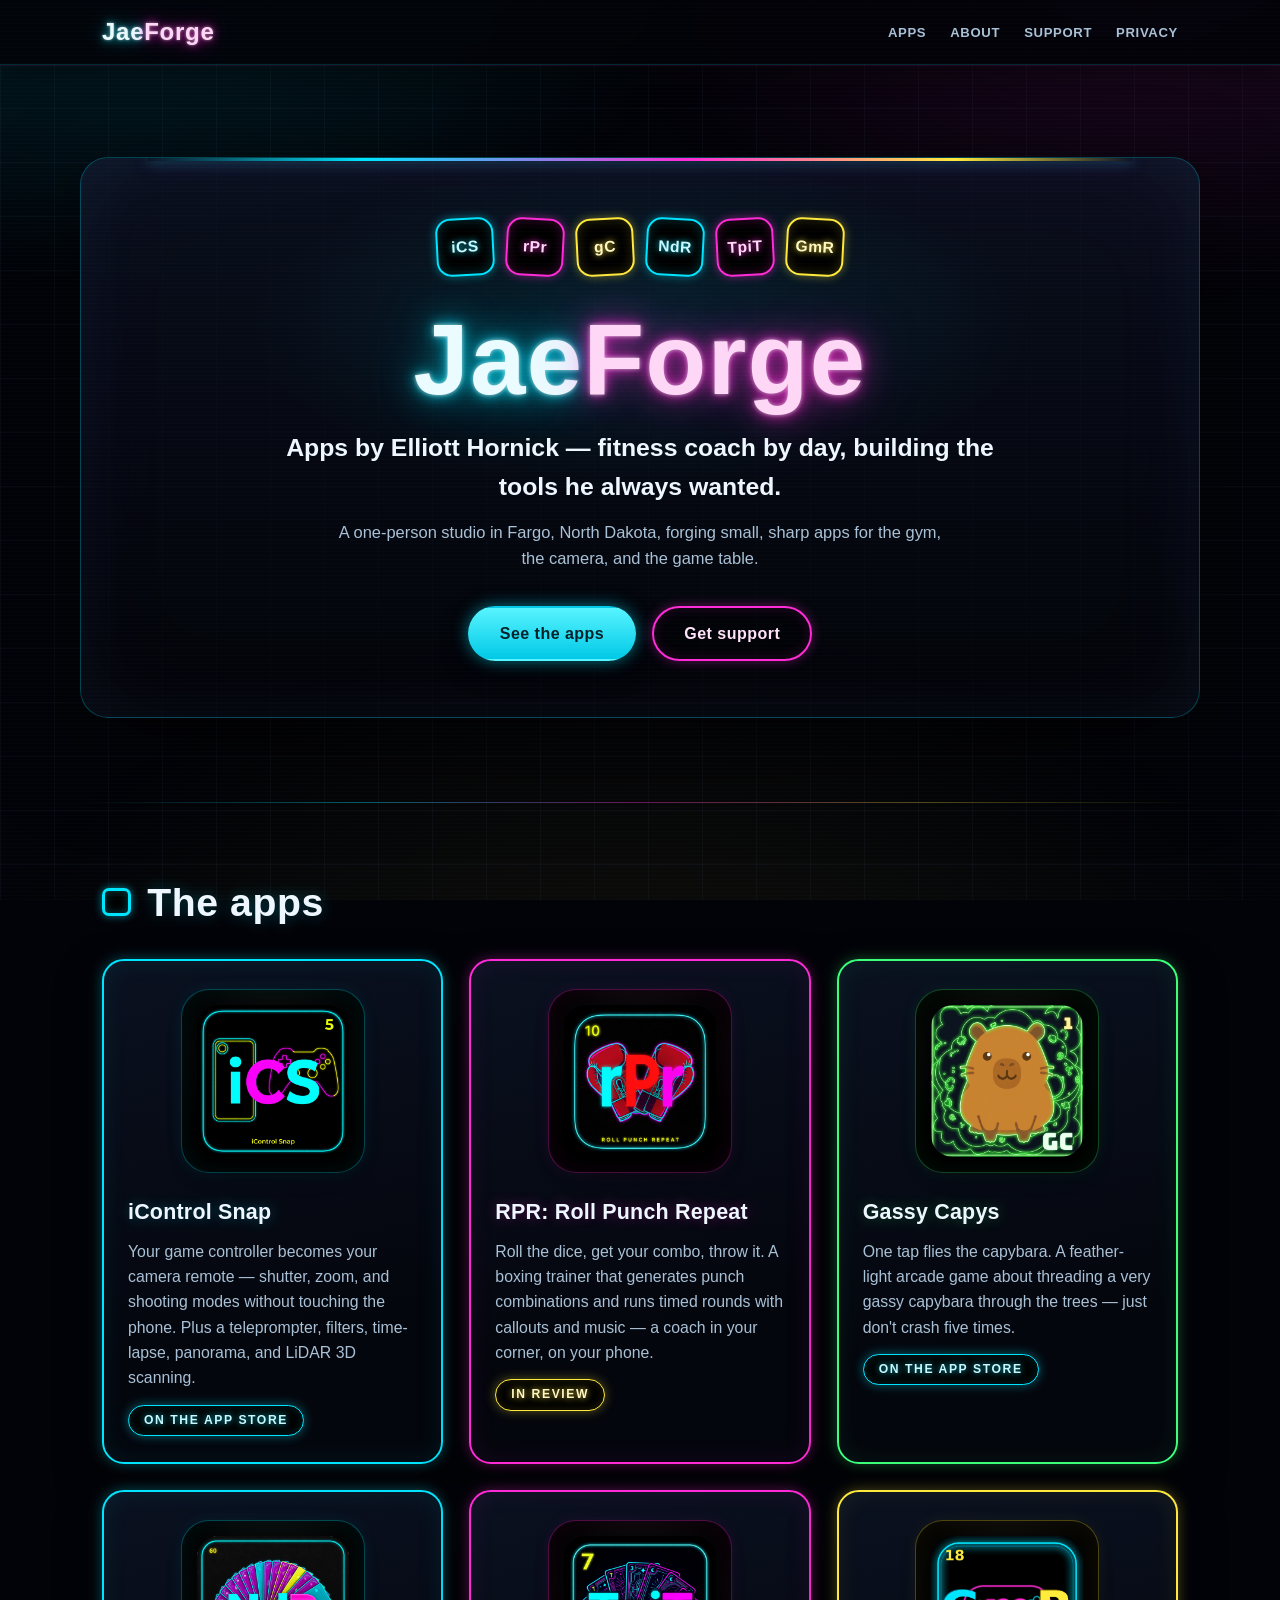
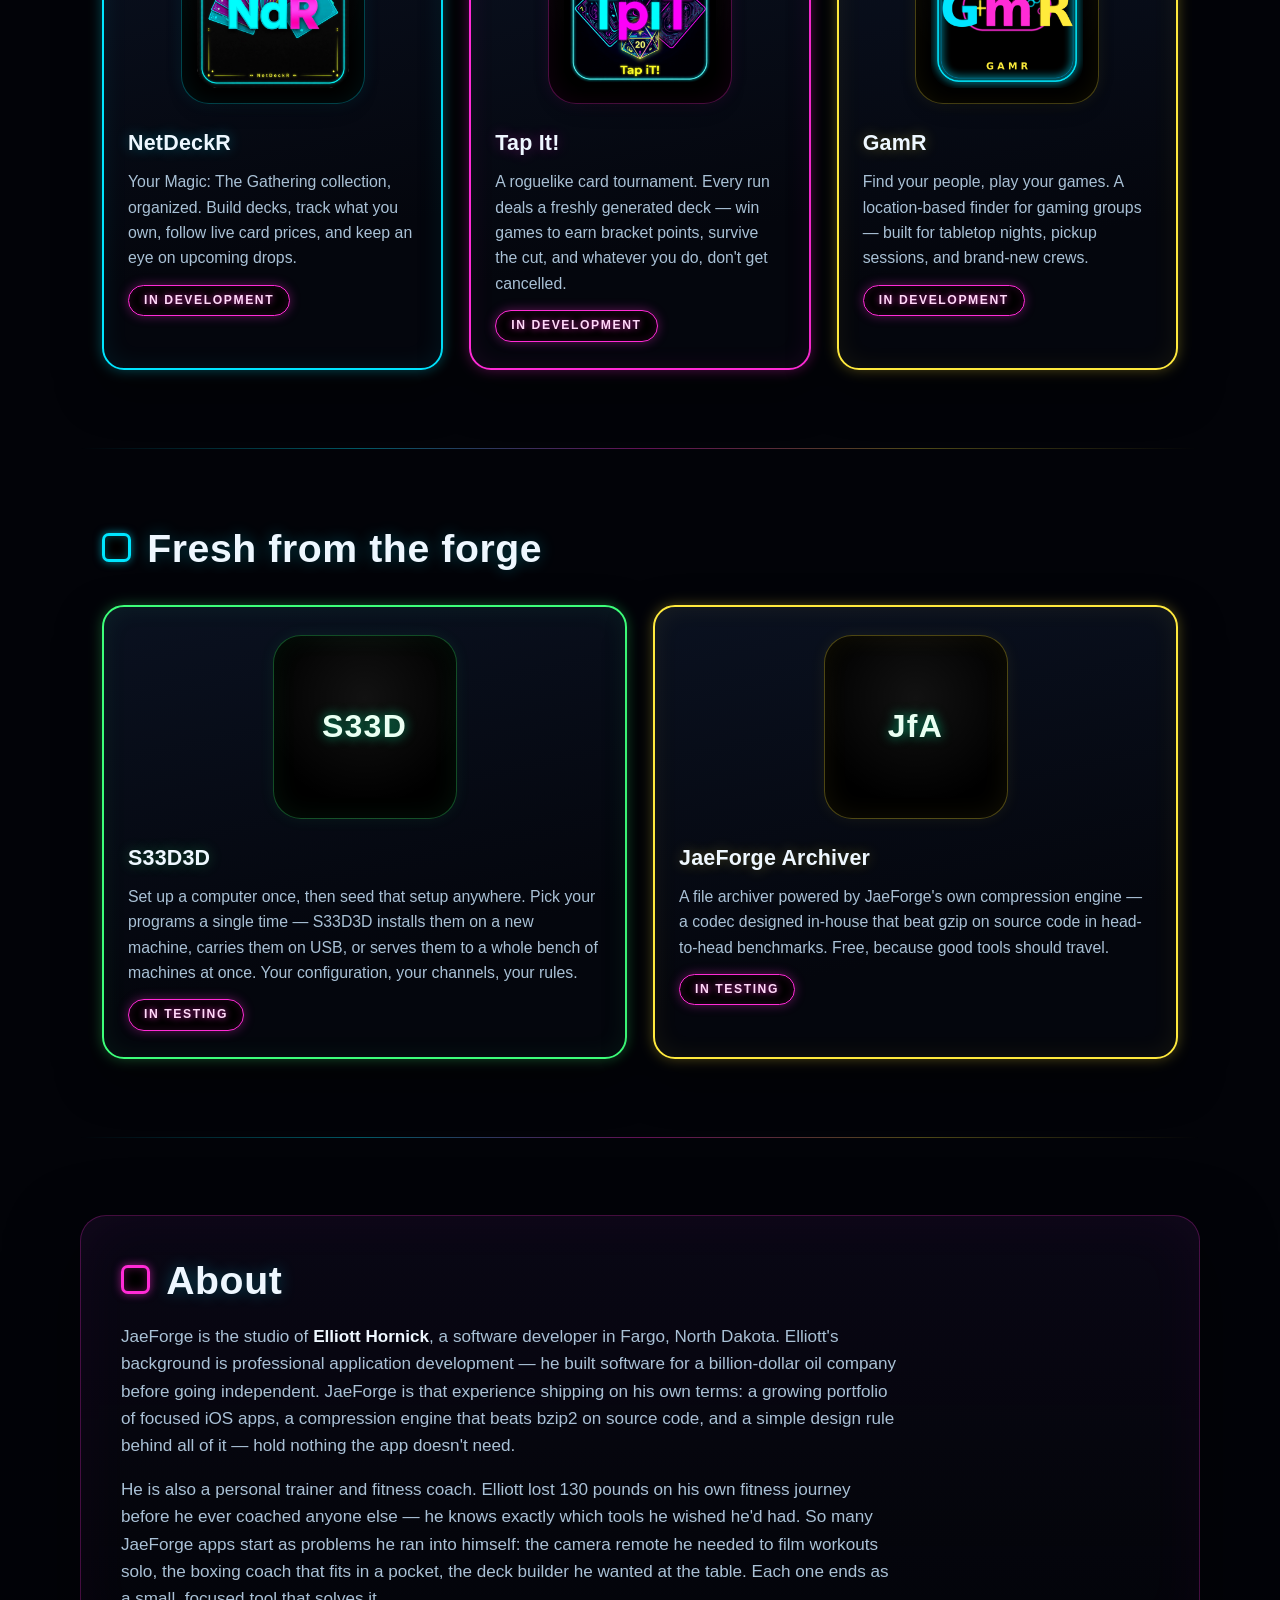
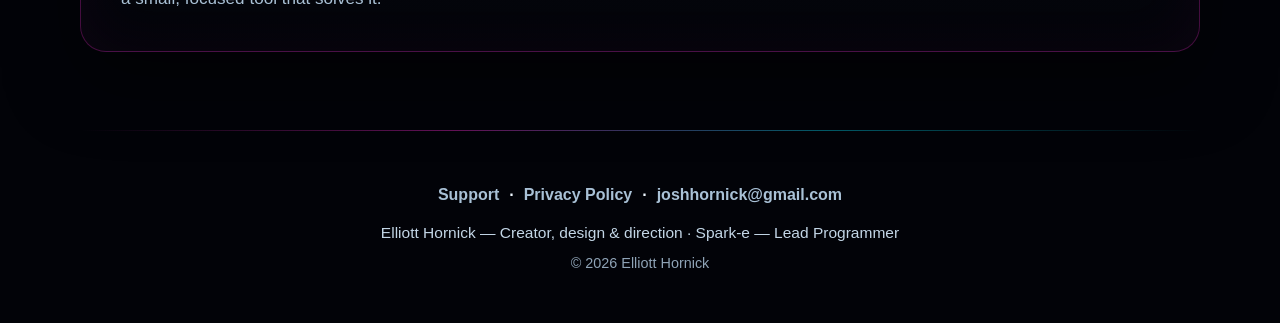
==== commit 3647cdc4: "About: lead with tech background, trainer story second" ====
--- a/index.html
+++ b/index.html
@@ -159,8 +159,8 @@
   <section class="section section-about" id="about" aria-labelledby="about-heading">
     <div class="wrap about-inner">
       <h2 id="about-heading">About</h2>
-      <p>JaeForge is the studio of <strong>Elliott Hornick</strong>, a personal trainer and fitness coach in Fargo, North Dakota. Elliott lost 130 pounds on his own fitness journey before he ever coached anyone else — he knows exactly which tools he wished he'd had.</p>
-      <p>So he builds them: the camera remote he needed to film workouts solo, the boxing coach that fits in a pocket, the deck builder he wanted at the table. Every JaeForge app starts as a problem Elliott ran into himself — in the gym, on camera, or mid-game — and ends as a small, focused tool that solves it.</p>
+      <p>JaeForge is the studio of <strong>Elliott Hornick</strong>, a software developer in Fargo, North Dakota. Elliott's background is professional application development — he built software for a billion-dollar oil company before going independent. JaeForge is that experience shipping on his own terms: a growing portfolio of focused iOS apps, a compression engine that beats bzip2 on source code, and a simple design rule behind all of it — hold nothing the app doesn't need.</p>
+      <p>He is also a personal trainer and fitness coach. Elliott lost 130 pounds on his own fitness journey before he ever coached anyone else — he knows exactly which tools he wished he'd had. So many JaeForge apps start as problems he ran into himself: the camera remote he needed to film workouts solo, the boxing coach that fits in a pocket, the deck builder he wanted at the table. Each one ends as a small, focused tool that solves it.</p>
     </div>
   </section>
 </main>
